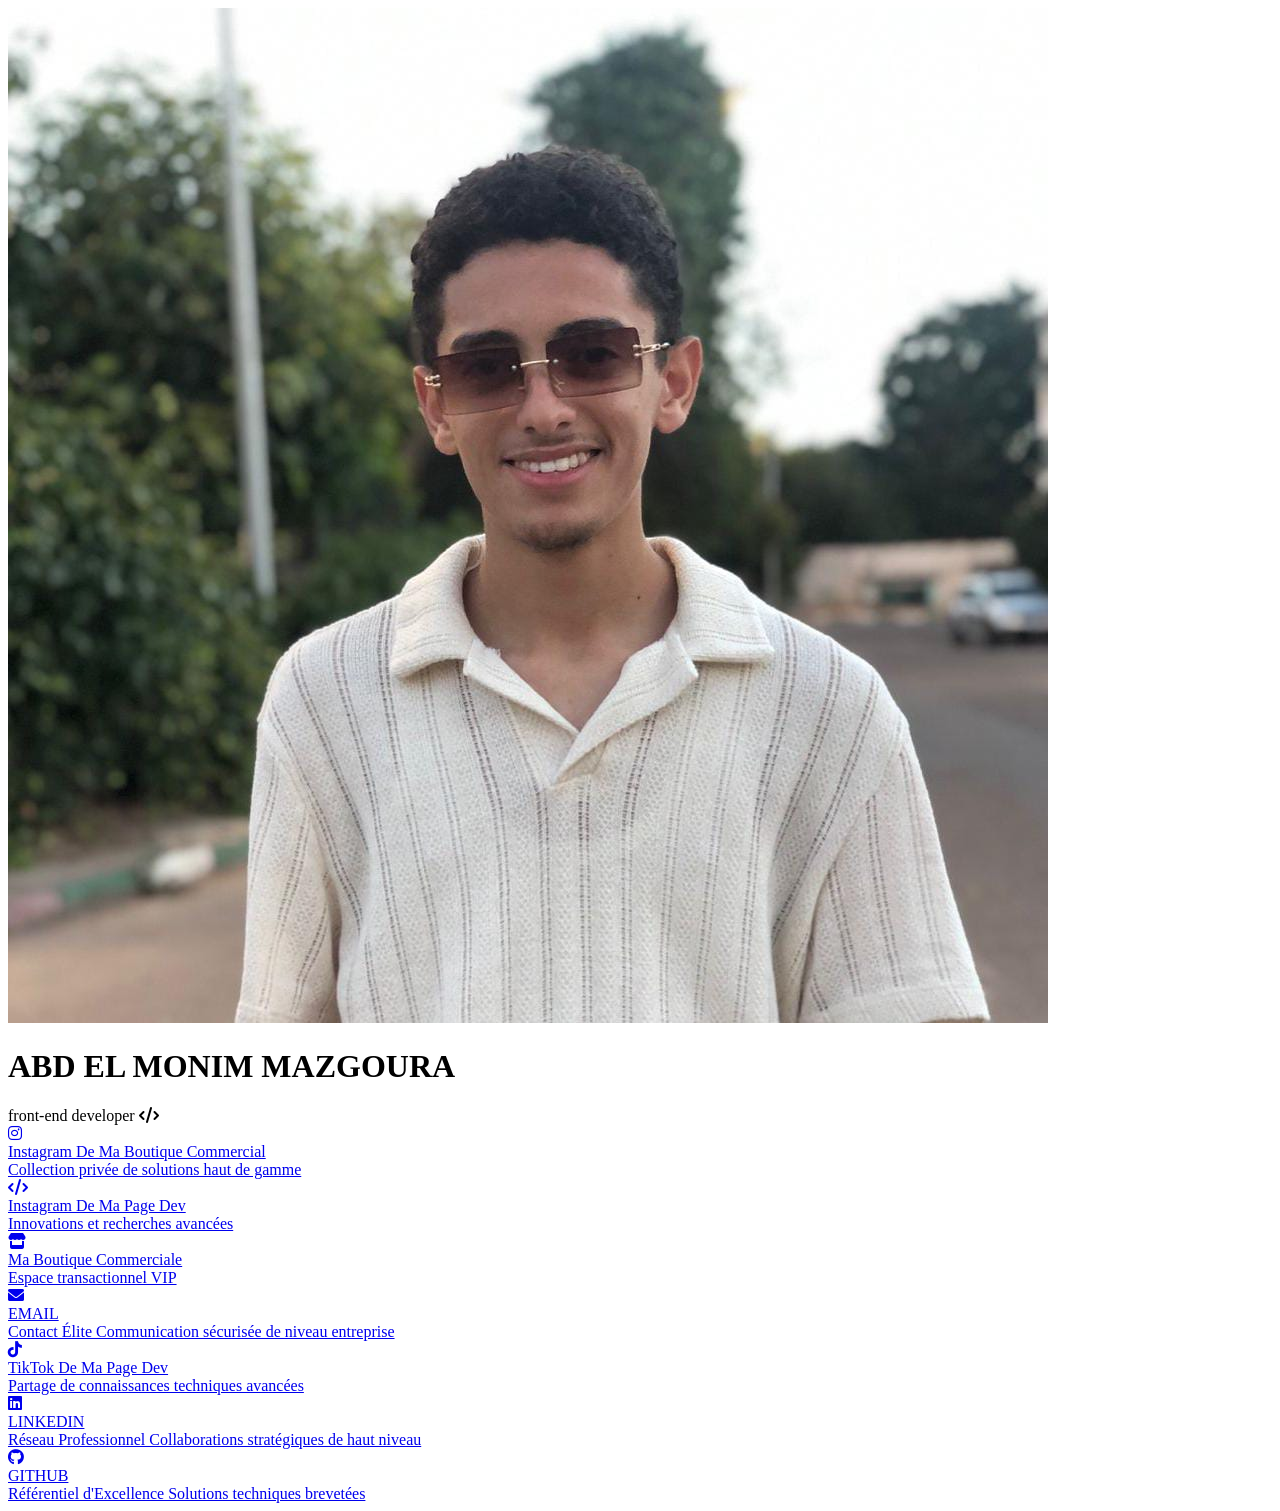
==== index.html @ e28fe5e8 "Update index.html" ====
<!DOCTYPE html>
<html lang="fr">
<head>
  <meta charset="UTF-8">
  <meta name="viewport" content="width=device-width, initial-scale=1.0">
  <title>Mazgoura | Solutions Digitales d'Exception</title>
  <link rel="stylesheet" href="https://cdnjs.cloudflare.com/ajax/libs/font-awesome/6.0.0-beta3/css/all.min.css">
  <link rel="stylesheet" href="https://fonts.googleapis.com/css2?family=DynaPuff:wght@300;400;500&display=swap">
  <link rel="stylesheet" href="style1.CSS">
</head>
<body>
  <div class="profil-container">
    <img src="minee.jpg" alt="Portrait Professionnel" class="photo-profil">
    <h1>ABD EL MONIM MAZGOURA</h1>
    <div class="titre-metier">front-end developer <i class="fas fa-code"></i></div>
  </div>

  <div class="grid-liens">
    <a href="https://www.instagram.com/mystore_2_" class="lien-premium" target="_blank" rel="noopener">
      <i class="icone fab fa-instagram"></i>
      <div class="texte-lien">
        <div class="titre-lien">Instagram De Ma Boutique Commercial</div>
        <div class="description-lien">Collection privée de solutions haut de gamme</div>
      </div>
    </a>

    <a href="https://www.instagram.com/techmo_x/" class="lien-premium" target="_blank" rel="noopener">
      <i class="icone fas fa-code"></i>
      <div class="texte-lien">
        <div class="titre-lien">Instagram De Ma Page Dev</div>
        <div class="description-lien">Innovations et recherches avancées</div>
      </div>
    </a>

    <a href="https://savage01.youcan.store/" class="lien-premium" target="_blank" rel="noopener">
      <i class="icone fas fa-store"></i>
      <div class="texte-lien">
        <div class="titre-lien">Ma Boutique Commerciale</div>
        <div class="description-lien">Espace transactionnel VIP</div>
      </div>
    </a>

    <a href="mailto:mazgouraabdalmounim@gmail.com" class="lien-premium" target="_blank" rel="noopener">
      <i class="icone fas fa-envelope"></i>
      <div class="texte-lien">
        <div class="titre-lien">EMAIL</div>
        <div class="description-lien">Contact Élite Communication sécurisée de niveau entreprise</div>
      </div>
    </a>

    <a href="https://www.tiktok.com/@techmo_x" class="lien-premium" target="_blank" rel="noopener">
      <i class="icone fab fa-tiktok"></i>
      <div class="texte-lien">
        <div class="titre-lien">TikTok De Ma Page Dev</div>
        <div class="description-lien">Partage de connaissances techniques avancées</div>
      </div>
    </a>

    <a href="https://www.linkedin.com/in/abd-el-monim-mazgoura-webfullstack/" class="lien-premium" target="_blank" rel="noopener">
      <i class="icone fab fa-linkedin"></i>
      <div class="texte-lien">
        <div class="titre-lien">LINKEDIN</div>
        <div class="description-lien">Réseau Professionnel Collaborations stratégiques de haut niveau</div>
      </div>
    </a>

    <a href="GITHUB.html" class="lien-premium">
      <i class="icone fab fa-github"></i>
      <div class="texte-lien">
        <div class="titre-lien">GITHUB</div>
        <div class="description-lien">Référentiel d'Excellence Solutions techniques brevetées</div>
      </div>
    </a>
  </div>
</body>
</html>
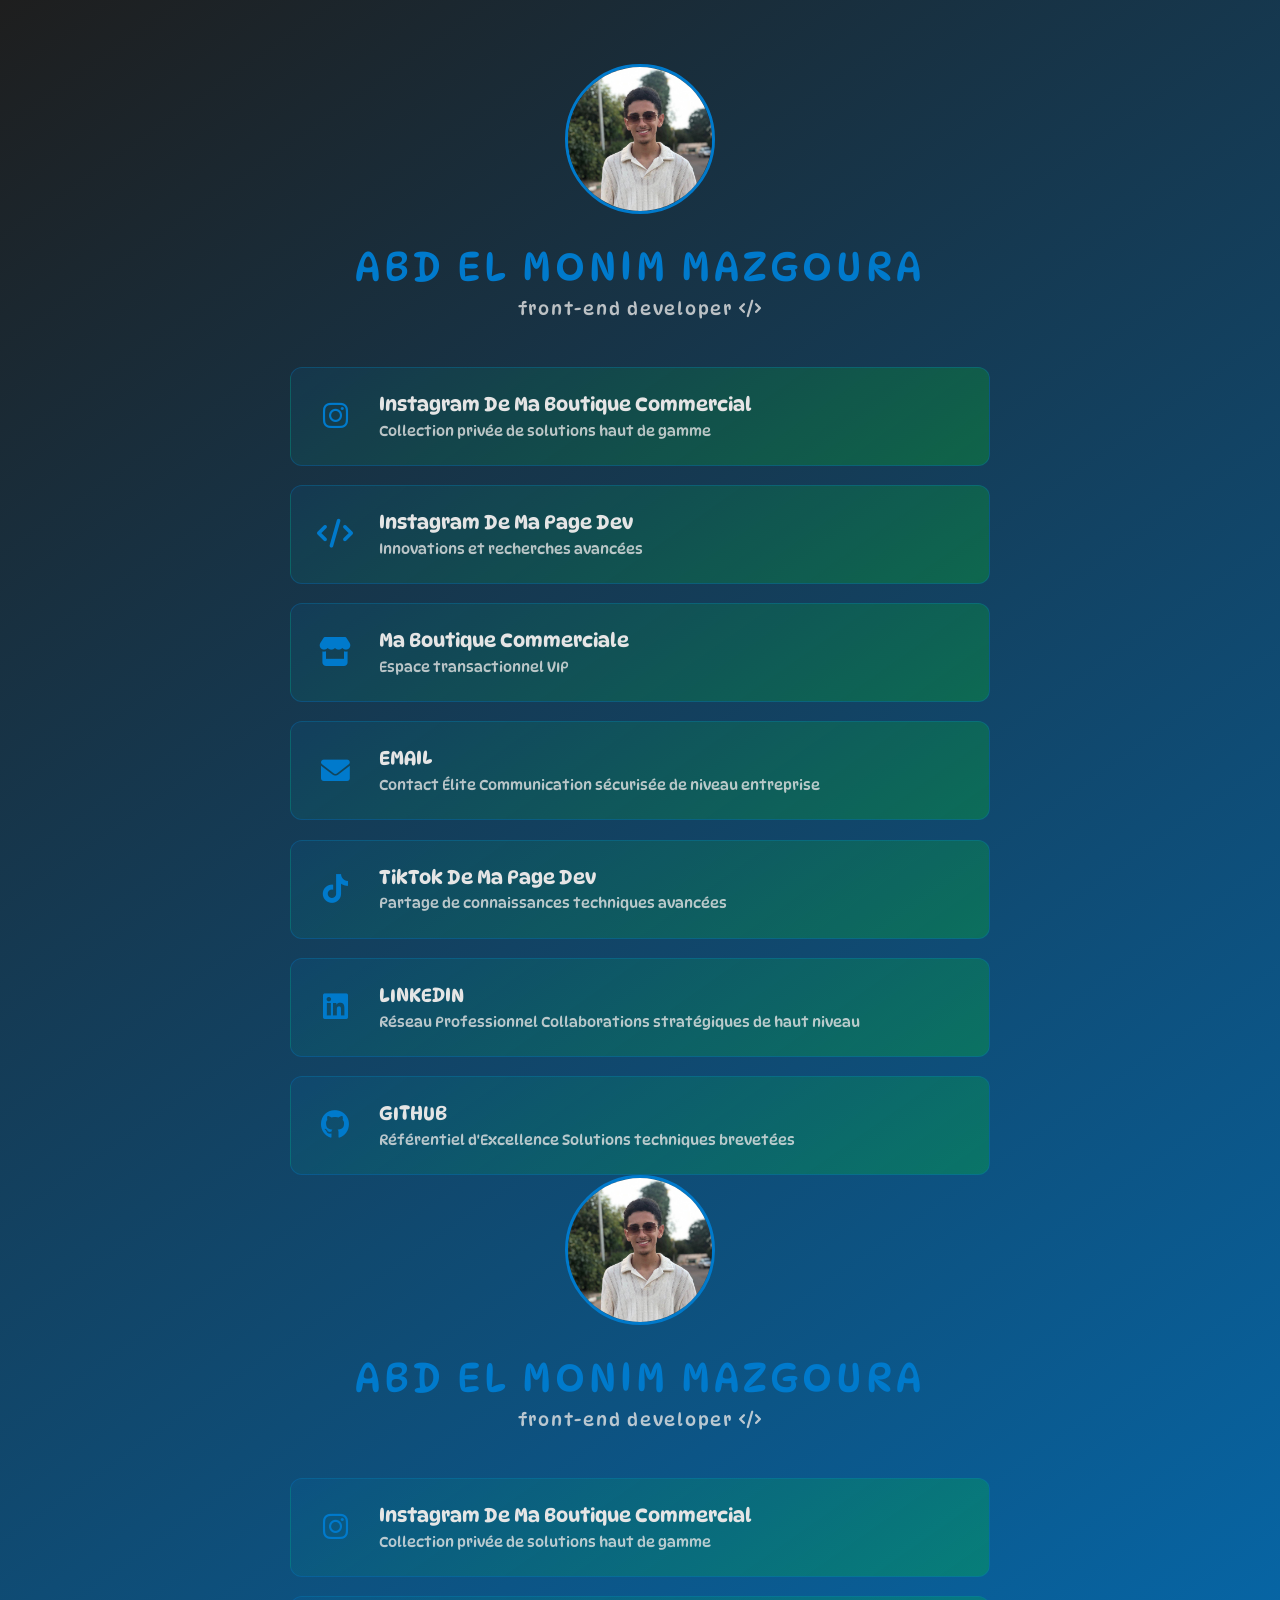
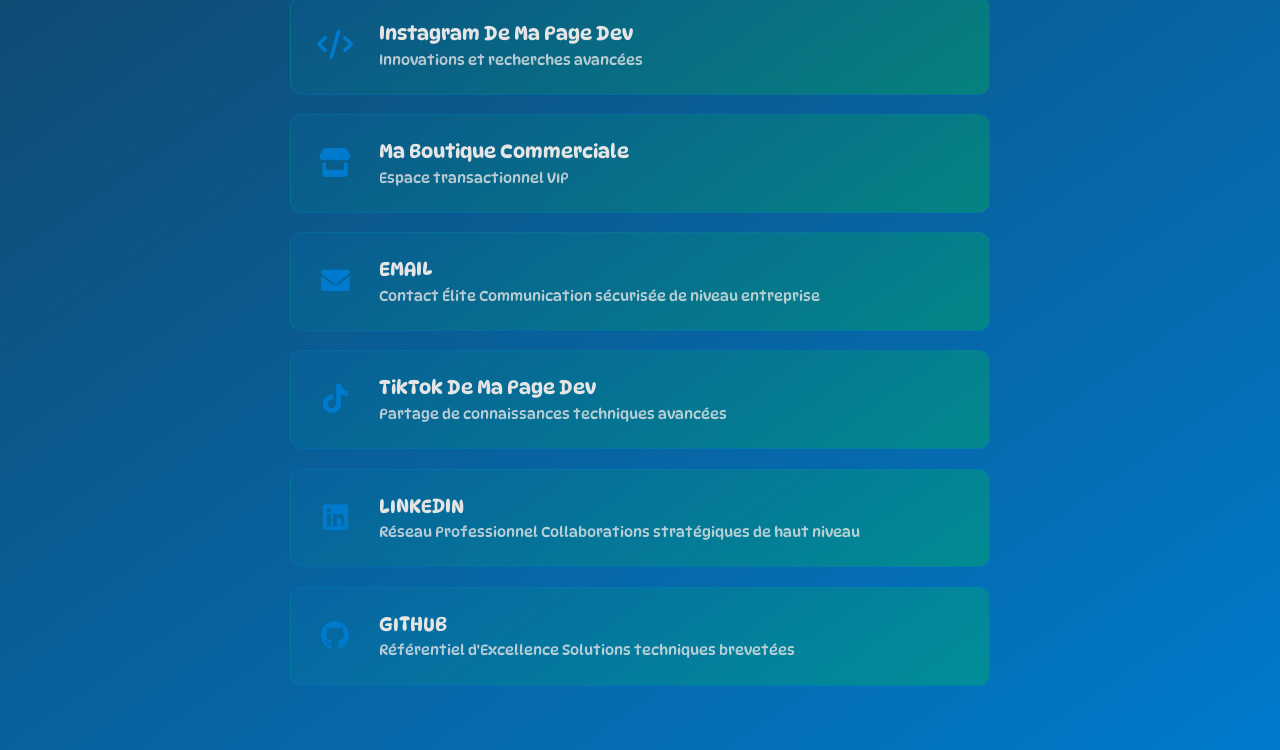
==== commit f4e42957: "Update index.html" ====
--- a/index.html
+++ b/index.html
@@ -3,7 +3,12 @@
 <head>
   <meta charset="UTF-8">
   <meta name="viewport" content="width=device-width, initial-scale=1.0">
-  <title>Mazgoura | Solutions Digitales d'Exception</title>
+<!DOCTYPE html>
+<html lang="fr">
+<head>
+  <meta charset="UTF-8">
+  <meta name="viewport" content="width=device-width, initial-scale=1.0">
+  <title>Mazgoura | Développeur Front-End</title>
   <link rel="stylesheet" href="https://cdnjs.cloudflare.com/ajax/libs/font-awesome/6.0.0-beta3/css/all.min.css">
   <link rel="stylesheet" href="https://fonts.googleapis.com/css2?family=DynaPuff:wght@300;400;500&display=swap">
   <link rel="stylesheet" href="style1.CSS">
@@ -73,4 +78,73 @@
     </a>
   </div>
 </body>
+</html>  <link rel="stylesheet" href="https://cdnjs.cloudflare.com/ajax/libs/font-awesome/6.0.0-beta3/css/all.min.css">
+  <link rel="stylesheet" href="https://fonts.googleapis.com/css2?family=DynaPuff:wght@300;400;500&display=swap">
+  <link rel="stylesheet" href="style1.CSS">
+</head>
+<body>
+  <div class="profil-container">
+    <img src="minee.jpg" alt="Portrait Professionnel" class="photo-profil">
+    <h1>ABD EL MONIM MAZGOURA</h1>
+    <div class="titre-metier">front-end developer <i class="fas fa-code"></i></div>
+  </div>
+
+  <div class="grid-liens">
+    <a href="https://www.instagram.com/mystore_2_" class="lien-premium" target="_blank" rel="noopener">
+      <i class="icone fab fa-instagram"></i>
+      <div class="texte-lien">
+        <div class="titre-lien">Instagram De Ma Boutique Commercial</div>
+        <div class="description-lien">Collection privée de solutions haut de gamme</div>
+      </div>
+    </a>
+
+    <a href="https://www.instagram.com/techmo_x/" class="lien-premium" target="_blank" rel="noopener">
+      <i class="icone fas fa-code"></i>
+      <div class="texte-lien">
+        <div class="titre-lien">Instagram De Ma Page Dev</div>
+        <div class="description-lien">Innovations et recherches avancées</div>
+      </div>
+    </a>
+
+    <a href="https://savage01.youcan.store/" class="lien-premium" target="_blank" rel="noopener">
+      <i class="icone fas fa-store"></i>
+      <div class="texte-lien">
+        <div class="titre-lien">Ma Boutique Commerciale</div>
+        <div class="description-lien">Espace transactionnel VIP</div>
+      </div>
+    </a>
+
+    <a href="mailto:mazgouraabdalmounim@gmail.com" class="lien-premium" target="_blank" rel="noopener">
+      <i class="icone fas fa-envelope"></i>
+      <div class="texte-lien">
+        <div class="titre-lien">EMAIL</div>
+        <div class="description-lien">Contact Élite Communication sécurisée de niveau entreprise</div>
+      </div>
+    </a>
+
+    <a href="https://www.tiktok.com/@techmo_x" class="lien-premium" target="_blank" rel="noopener">
+      <i class="icone fab fa-tiktok"></i>
+      <div class="texte-lien">
+        <div class="titre-lien">TikTok De Ma Page Dev</div>
+        <div class="description-lien">Partage de connaissances techniques avancées</div>
+      </div>
+    </a>
+
+    <a href="https://www.linkedin.com/in/abd-el-monim-mazgoura-webfullstack/" class="lien-premium" target="_blank" rel="noopener">
+      <i class="icone fab fa-linkedin"></i>
+      <div class="texte-lien">
+        <div class="titre-lien">LINKEDIN</div>
+        <div class="description-lien">Réseau Professionnel Collaborations stratégiques de haut niveau</div>
+      </div>
+    </a>
+
+    <a href="GITHUB.html" class="lien-premium">
+      <i class="icone fab fa-github"></i>
+      <div class="texte-lien">
+        <div class="titre-lien">GITHUB</div>
+        <div class="description-lien">Référentiel d'Excellence Solutions techniques brevetées</div>
+      </div>
+    </a>
+  </div>
+</body>
 </html>
--- a/style1.CSS
+++ b/style1.CSS
@@ -0,0 +1,168 @@
+:root {
+  --noir-profondeur: #1e1e1e;
+  --bleu-tech: #007acc;
+  --vert-code: #00ff00;
+  --blanc-luxe: #e5e5e5;
+  --transition: all 0.4s cubic-bezier(0.23, 1, 0.32, 1);
+}
+
+* {
+  margin: 0;
+  padding: 0;
+  box-sizing: border-box;
+  font-family: "DynaPuff", sans-serif;
+}
+
+body {
+  background: linear-gradient(145deg, #1e1e1e, #007acc);
+  color: var(--blanc-luxe);
+  min-height: 100vh;
+  display: flex;
+  flex-direction: column;
+  align-items: center;
+  padding: 4rem 1rem;
+}
+
+.profil-container {
+  text-align: center;
+  margin-bottom: 3rem;
+  animation: fadeIn 2s ease-in-out;
+}
+
+.photo-profil {
+  width: 150px;
+  height: 150px;
+  border-radius: 50%;
+  border: 3px solid var(--bleu-tech);
+  margin-bottom: 1.5rem;
+  transition: transform 0.4s ease;
+  animation: bounceIn 2s ease-in-out;
+}
+
+.photo-profil:hover {
+  transform: scale(1.05);
+}
+
+h1 {
+  font-size: 2.5rem;
+  font-weight: 300;
+  letter-spacing: 0.1em;
+  margin-bottom: 0.5rem;
+  color: var(--bleu-tech);
+}
+
+.titre-metier {
+  font-size: 1.1rem;
+  color: var(--blanc-luxe);
+  opacity: 0.8;
+  letter-spacing: 0.1em;
+}
+
+.grid-liens {
+  display: grid;
+  gap: 1.2rem;
+  max-width: 700px;
+  width: 100%;
+}
+
+.lien-premium {
+  background: linear-gradient(
+    145deg,
+    rgba(0, 122, 204, 0.1),
+    rgba(0, 255, 0, 0.2)
+  );
+  padding: 1.5rem;
+  border-radius: 12px;
+  text-decoration: none;
+  display: flex;
+  align-items: center;
+  gap: 1.5rem;
+  transition: var(--transition);
+  border: 1px solid rgba(0, 122, 204, 0.3);
+  animation: slideIn 1s ease-in-out;
+}
+
+.lien-premium:hover {
+  transform: translateY(-3px);
+  background: linear-gradient(
+    145deg,
+    rgba(0, 122, 204, 0.15),
+    rgba(0, 255, 0, 0.25)
+  );
+  box-shadow: 0 10px 30px rgba(0, 0, 0, 0.3);
+}
+
+.icone {
+  font-size: 1.8rem;
+  color: var(--bleu-tech);
+  min-width: 40px;
+  text-align: center;
+}
+
+.texte-lien {
+  text-align: left;
+}
+
+.titre-lien {
+  font-size: 1.2rem;
+  font-weight: 500;
+  color: var(--blanc-luxe);
+  margin-bottom: 0.3rem;
+}
+
+.description-lien {
+  font-size: 0.9rem;
+  color: rgba(229, 229, 229, 0.8);
+  line-height: 1.4;
+}
+
+@media (max-width: 768px) {
+  h1 {
+    font-size: 2rem;
+  }
+  .photo-profil {
+    width: 120px;
+    height: 120px;
+  }
+  .lien-premium {
+    padding: 1.2rem;
+  }
+}
+
+@keyframes fadeIn {
+  from {
+    opacity: 0;
+    will-change: opacity;
+  }
+  to {
+    opacity: 1;
+    will-change: opacity;
+  }
+}
+
+@keyframes bounceIn {
+  0%,
+  20%,
+  40%,
+  60%,
+  80%,
+  100% {
+    transform: translateY(0);
+    will-change: transform;
+  }
+  50% {
+    transform: translateY(-10px);
+    will-change: transform;
+  }
+}
+
+@keyframes slideIn {
+  from {
+    transform: translateX(-100%);
+    will-change: transform;
+  }
+  to {
+    transform: translateX(0);
+    will-change: transform;
+  }
+}
--- a/style1.CSS
+++ b/style1.CSS
@@ -0,0 +1,168 @@
+:root {
+  --noir-profondeur: #1e1e1e;
+  --bleu-tech: #007acc;
+  --vert-code: #00ff00;
+  --blanc-luxe: #e5e5e5;
+  --transition: all 0.4s cubic-bezier(0.23, 1, 0.32, 1);
+}
+
+* {
+  margin: 0;
+  padding: 0;
+  box-sizing: border-box;
+  font-family: "DynaPuff", sans-serif;
+}
+
+body {
+  background: linear-gradient(145deg, #1e1e1e, #007acc);
+  color: var(--blanc-luxe);
+  min-height: 100vh;
+  display: flex;
+  flex-direction: column;
+  align-items: center;
+  padding: 4rem 1rem;
+}
+
+.profil-container {
+  text-align: center;
+  margin-bottom: 3rem;
+  animation: fadeIn 2s ease-in-out;
+}
+
+.photo-profil {
+  width: 150px;
+  height: 150px;
+  border-radius: 50%;
+  border: 3px solid var(--bleu-tech);
+  margin-bottom: 1.5rem;
+  transition: transform 0.4s ease;
+  animation: bounceIn 2s ease-in-out;
+}
+
+.photo-profil:hover {
+  transform: scale(1.05);
+}
+
+h1 {
+  font-size: 2.5rem;
+  font-weight: 300;
+  letter-spacing: 0.1em;
+  margin-bottom: 0.5rem;
+  color: var(--bleu-tech);
+}
+
+.titre-metier {
+  font-size: 1.1rem;
+  color: var(--blanc-luxe);
+  opacity: 0.8;
+  letter-spacing: 0.1em;
+}
+
+.grid-liens {
+  display: grid;
+  gap: 1.2rem;
+  max-width: 700px;
+  width: 100%;
+}
+
+.lien-premium {
+  background: linear-gradient(
+    145deg,
+    rgba(0, 122, 204, 0.1),
+    rgba(0, 255, 0, 0.2)
+  );
+  padding: 1.5rem;
+  border-radius: 12px;
+  text-decoration: none;
+  display: flex;
+  align-items: center;
+  gap: 1.5rem;
+  transition: var(--transition);
+  border: 1px solid rgba(0, 122, 204, 0.3);
+  animation: slideIn 1s ease-in-out;
+}
+
+.lien-premium:hover {
+  transform: translateY(-3px);
+  background: linear-gradient(
+    145deg,
+    rgba(0, 122, 204, 0.15),
+    rgba(0, 255, 0, 0.25)
+  );
+  box-shadow: 0 10px 30px rgba(0, 0, 0, 0.3);
+}
+
+.icone {
+  font-size: 1.8rem;
+  color: var(--bleu-tech);
+  min-width: 40px;
+  text-align: center;
+}
+
+.texte-lien {
+  text-align: left;
+}
+
+.titre-lien {
+  font-size: 1.2rem;
+  font-weight: 500;
+  color: var(--blanc-luxe);
+  margin-bottom: 0.3rem;
+}
+
+.description-lien {
+  font-size: 0.9rem;
+  color: rgba(229, 229, 229, 0.8);
+  line-height: 1.4;
+}
+
+@media (max-width: 768px) {
+  h1 {
+    font-size: 2rem;
+  }
+  .photo-profil {
+    width: 120px;
+    height: 120px;
+  }
+  .lien-premium {
+    padding: 1.2rem;
+  }
+}
+
+@keyframes fadeIn {
+  from {
+    opacity: 0;
+    will-change: opacity;
+  }
+  to {
+    opacity: 1;
+    will-change: opacity;
+  }
+}
+
+@keyframes bounceIn {
+  0%,
+  20%,
+  40%,
+  60%,
+  80%,
+  100% {
+    transform: translateY(0);
+    will-change: transform;
+  }
+  50% {
+    transform: translateY(-10px);
+    will-change: transform;
+  }
+}
+
+@keyframes slideIn {
+  from {
+    transform: translateX(-100%);
+    will-change: transform;
+  }
+  to {
+    transform: translateX(0);
+    will-change: transform;
+  }
+}
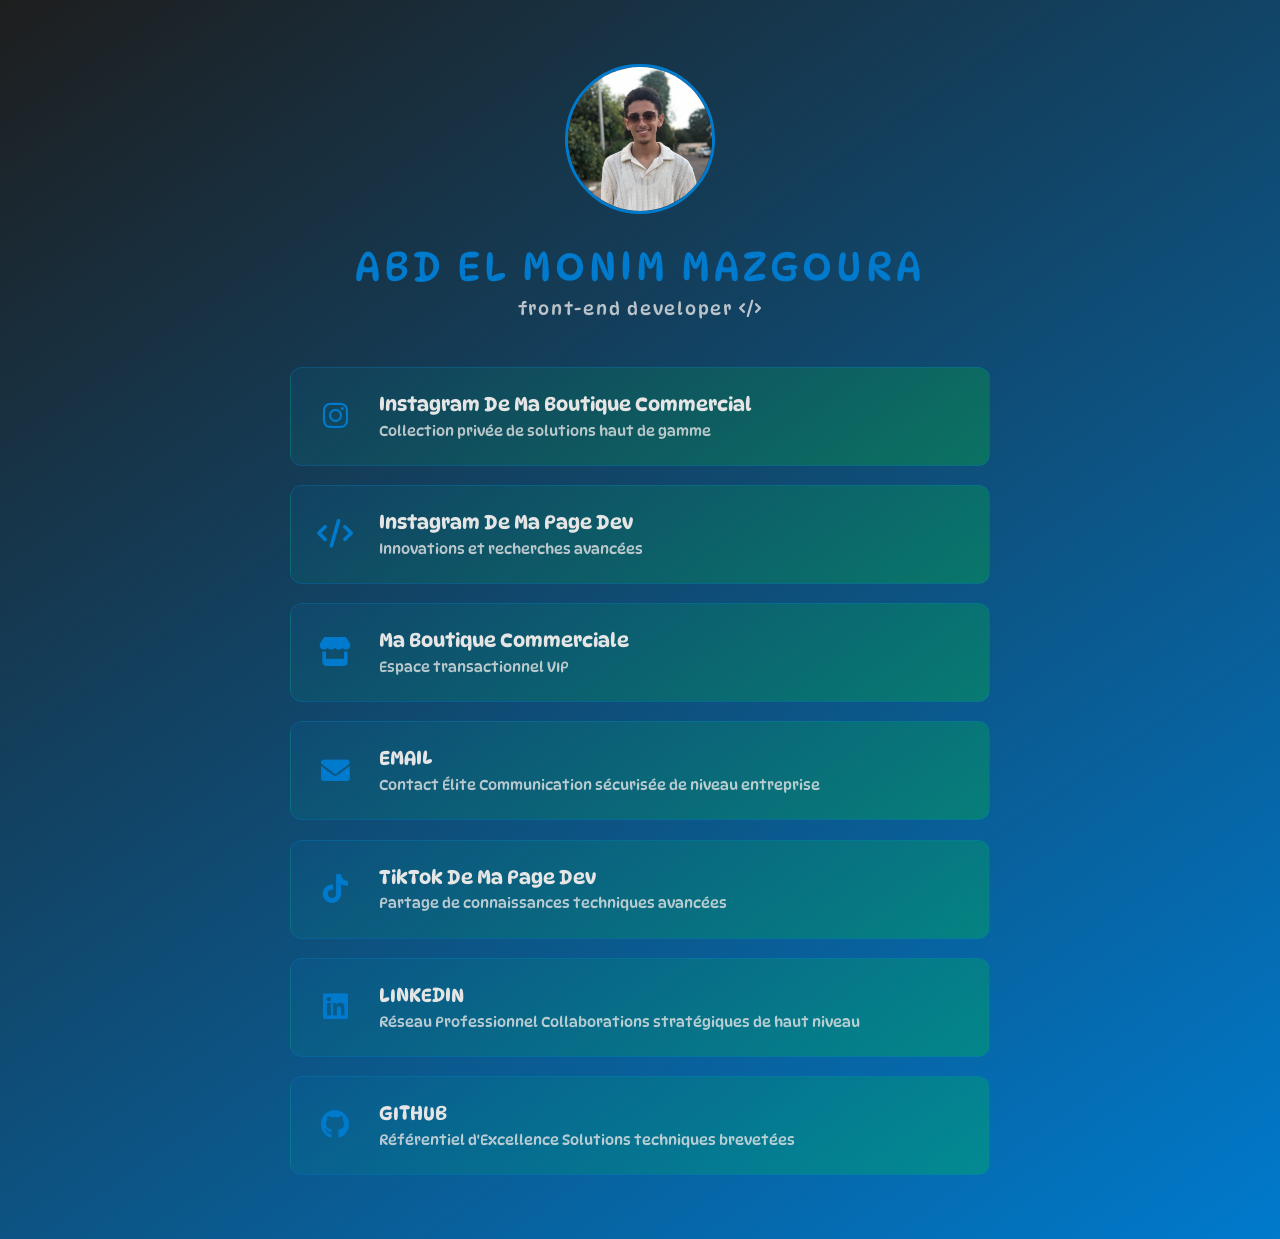
==== commit 244c7678: "Update index.html" ====
--- a/index.html
+++ b/index.html
@@ -78,73 +78,6 @@
     </a>
   </div>
 </body>
-</html>  <link rel="stylesheet" href="https://cdnjs.cloudflare.com/ajax/libs/font-awesome/6.0.0-beta3/css/all.min.css">
-  <link rel="stylesheet" href="https://fonts.googleapis.com/css2?family=DynaPuff:wght@300;400;500&display=swap">
-  <link rel="stylesheet" href="style1.CSS">
-</head>
-<body>
-  <div class="profil-container">
-    <img src="minee.jpg" alt="Portrait Professionnel" class="photo-profil">
-    <h1>ABD EL MONIM MAZGOURA</h1>
-    <div class="titre-metier">front-end developer <i class="fas fa-code"></i></div>
-  </div>
+</html>
 
-  <div class="grid-liens">
-    <a href="https://www.instagram.com/mystore_2_" class="lien-premium" target="_blank" rel="noopener">
-      <i class="icone fab fa-instagram"></i>
-      <div class="texte-lien">
-        <div class="titre-lien">Instagram De Ma Boutique Commercial</div>
-        <div class="description-lien">Collection privée de solutions haut de gamme</div>
-      </div>
-    </a>
-
-    <a href="https://www.instagram.com/techmo_x/" class="lien-premium" target="_blank" rel="noopener">
-      <i class="icone fas fa-code"></i>
-      <div class="texte-lien">
-        <div class="titre-lien">Instagram De Ma Page Dev</div>
-        <div class="description-lien">Innovations et recherches avancées</div>
-      </div>
-    </a>
-
-    <a href="https://savage01.youcan.store/" class="lien-premium" target="_blank" rel="noopener">
-      <i class="icone fas fa-store"></i>
-      <div class="texte-lien">
-        <div class="titre-lien">Ma Boutique Commerciale</div>
-        <div class="description-lien">Espace transactionnel VIP</div>
-      </div>
-    </a>
-
-    <a href="mailto:mazgouraabdalmounim@gmail.com" class="lien-premium" target="_blank" rel="noopener">
-      <i class="icone fas fa-envelope"></i>
-      <div class="texte-lien">
-        <div class="titre-lien">EMAIL</div>
-        <div class="description-lien">Contact Élite Communication sécurisée de niveau entreprise</div>
-      </div>
-    </a>
-
-    <a href="https://www.tiktok.com/@techmo_x" class="lien-premium" target="_blank" rel="noopener">
-      <i class="icone fab fa-tiktok"></i>
-      <div class="texte-lien">
-        <div class="titre-lien">TikTok De Ma Page Dev</div>
-        <div class="description-lien">Partage de connaissances techniques avancées</div>
-      </div>
-    </a>
-
-    <a href="https://www.linkedin.com/in/abd-el-monim-mazgoura-webfullstack/" class="lien-premium" target="_blank" rel="noopener">
-      <i class="icone fab fa-linkedin"></i>
-      <div class="texte-lien">
-        <div class="titre-lien">LINKEDIN</div>
-        <div class="description-lien">Réseau Professionnel Collaborations stratégiques de haut niveau</div>
-      </div>
-    </a>
-
-    <a href="GITHUB.html" class="lien-premium">
-      <i class="icone fab fa-github"></i>
-      <div class="texte-lien">
-        <div class="titre-lien">GITHUB</div>
-        <div class="description-lien">Référentiel d'Excellence Solutions techniques brevetées</div>
-      </div>
-    </a>
-  </div>
-</body>
-</html>
+   
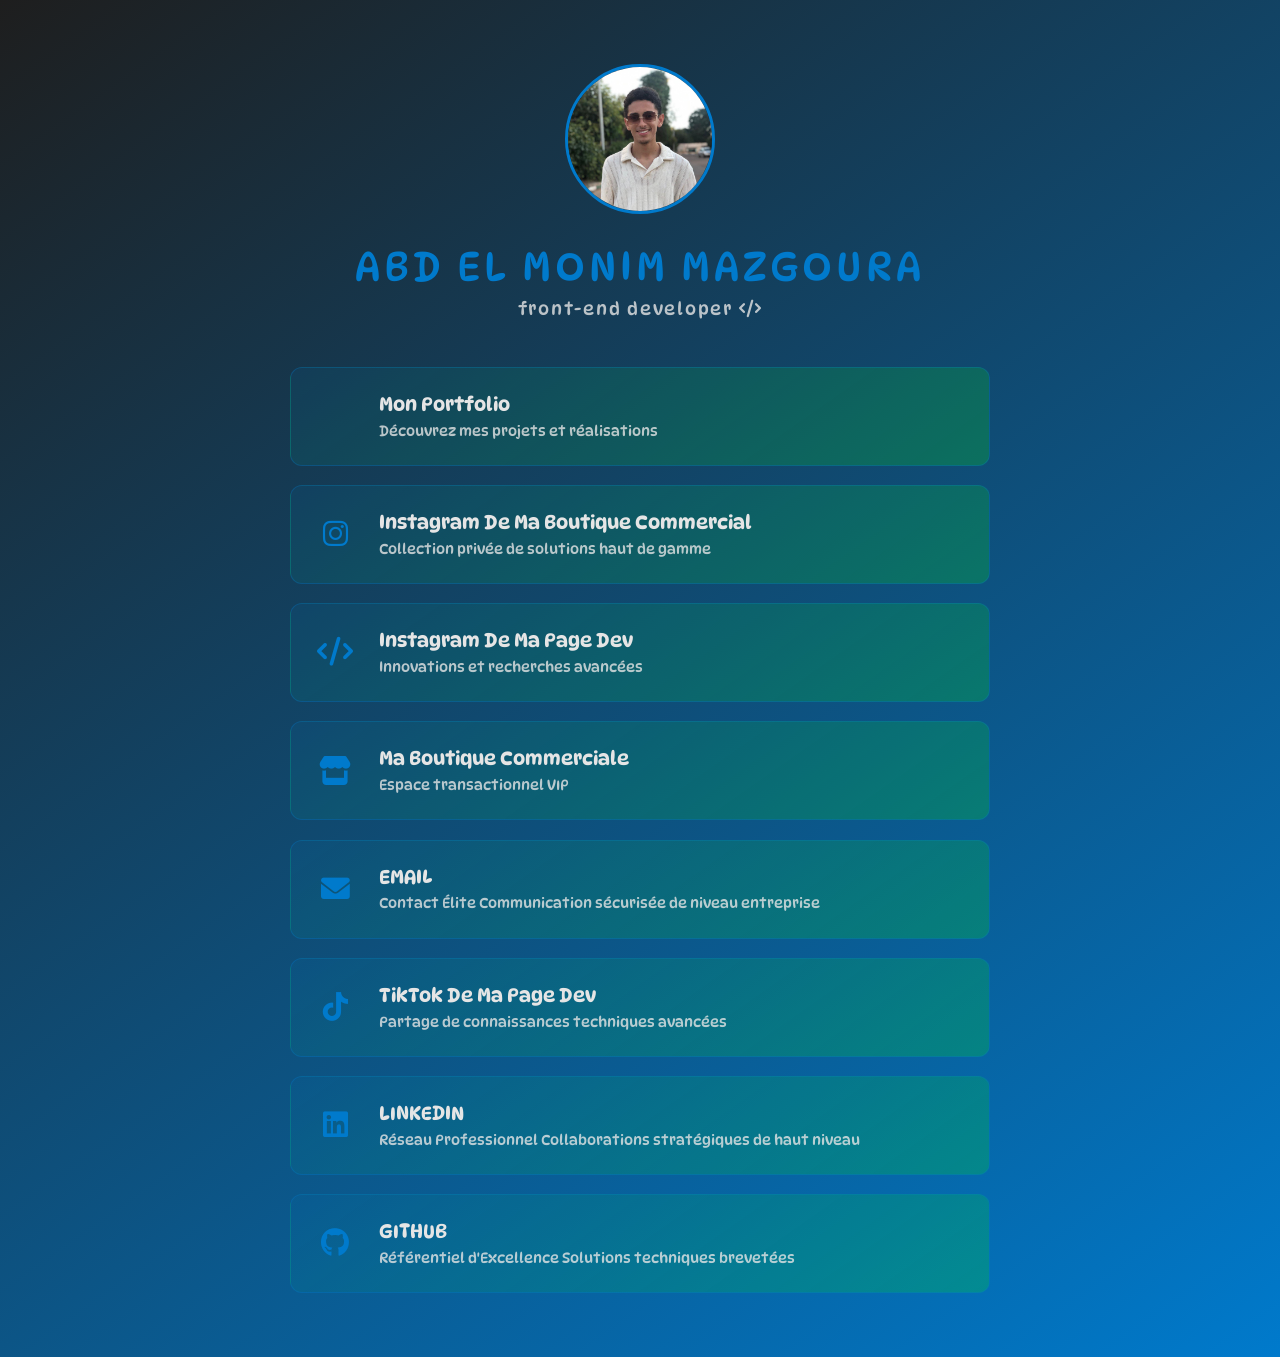
==== commit 9e5c6e70: "Update index.html" ====
--- a/index.html
+++ b/index.html
@@ -21,13 +21,23 @@
   </div>
 
   <div class="grid-liens">
-    <a href="https://www.instagram.com/mystore_2_" class="lien-premium" target="_blank" rel="noopener">
+   <a href="https://abdelmonim-portfolio.vercel.app/" class="lien-premium" target="_blank" rel="noopener">
+      <i class="icone fas fa-portfolio"></i> 
+      <div class="texte-lien">
+        <div class="titre-lien">Mon Portfolio</div>
+        <div class="description-lien">Découvrez mes projets et réalisations</div> 
+      </div>
+</a>
+
+     <a href="https://www.instagram.com/mystore_2_" class="lien-premium" target="_blank" rel="noopener">
       <i class="icone fab fa-instagram"></i>
       <div class="texte-lien">
         <div class="titre-lien">Instagram De Ma Boutique Commercial</div>
         <div class="description-lien">Collection privée de solutions haut de gamme</div>
       </div>
     </a>
+
+    
 
     <a href="https://www.instagram.com/techmo_x/" class="lien-premium" target="_blank" rel="noopener">
       <i class="icone fas fa-code"></i>
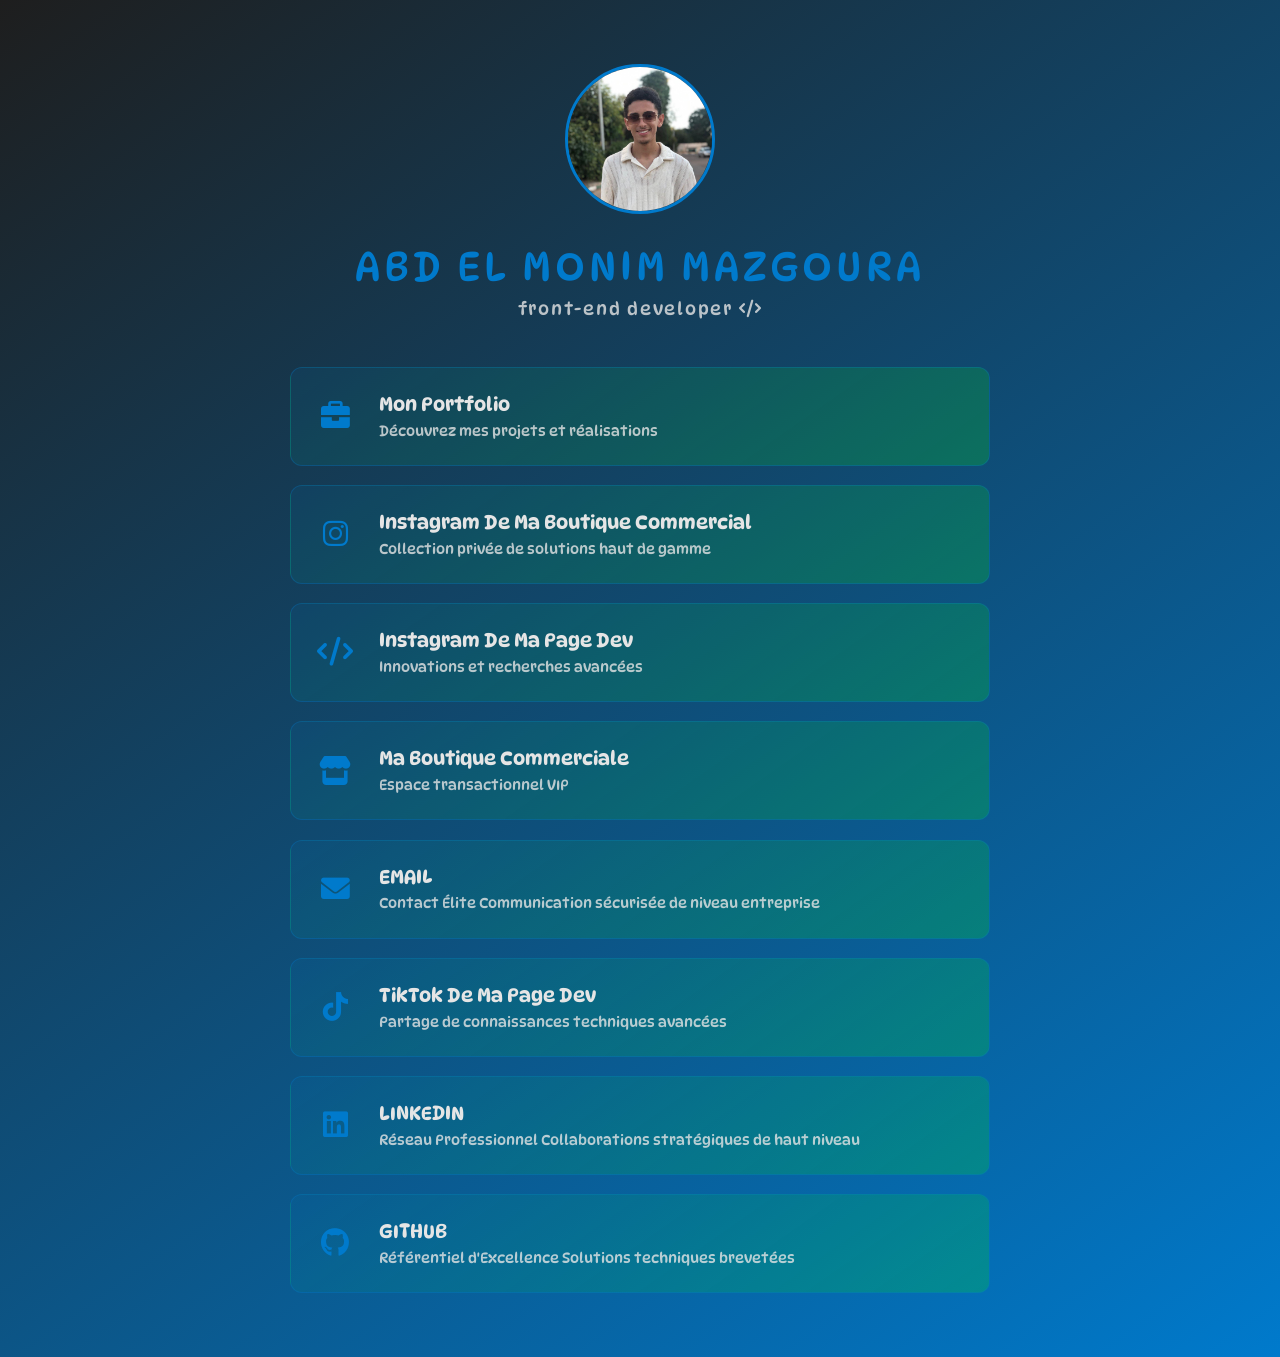
==== commit 4994f596: "Update index.html" ====
--- a/index.html
+++ b/index.html
@@ -21,11 +21,11 @@
   </div>
 
   <div class="grid-liens">
-   <a href="https://abdelmonim-portfolio.vercel.app/" class="lien-premium" target="_blank" rel="noopener">
-      <i class="icone fas fa-portfolio"></i> 
+  <a href="https://abdelmonim-portfolio.vercel.app/" class="lien-premium" target="_blank" rel="noopener">
+      <i class="icone fas fa-briefcase"></i> <!-- Utilisation d'une icône "briefcase" pour représenter un portfolio -->
       <div class="texte-lien">
         <div class="titre-lien">Mon Portfolio</div>
-        <div class="description-lien">Découvrez mes projets et réalisations</div> 
+        <div class="description-lien">Découvrez mes projets et réalisations</div>
       </div>
 </a>
 
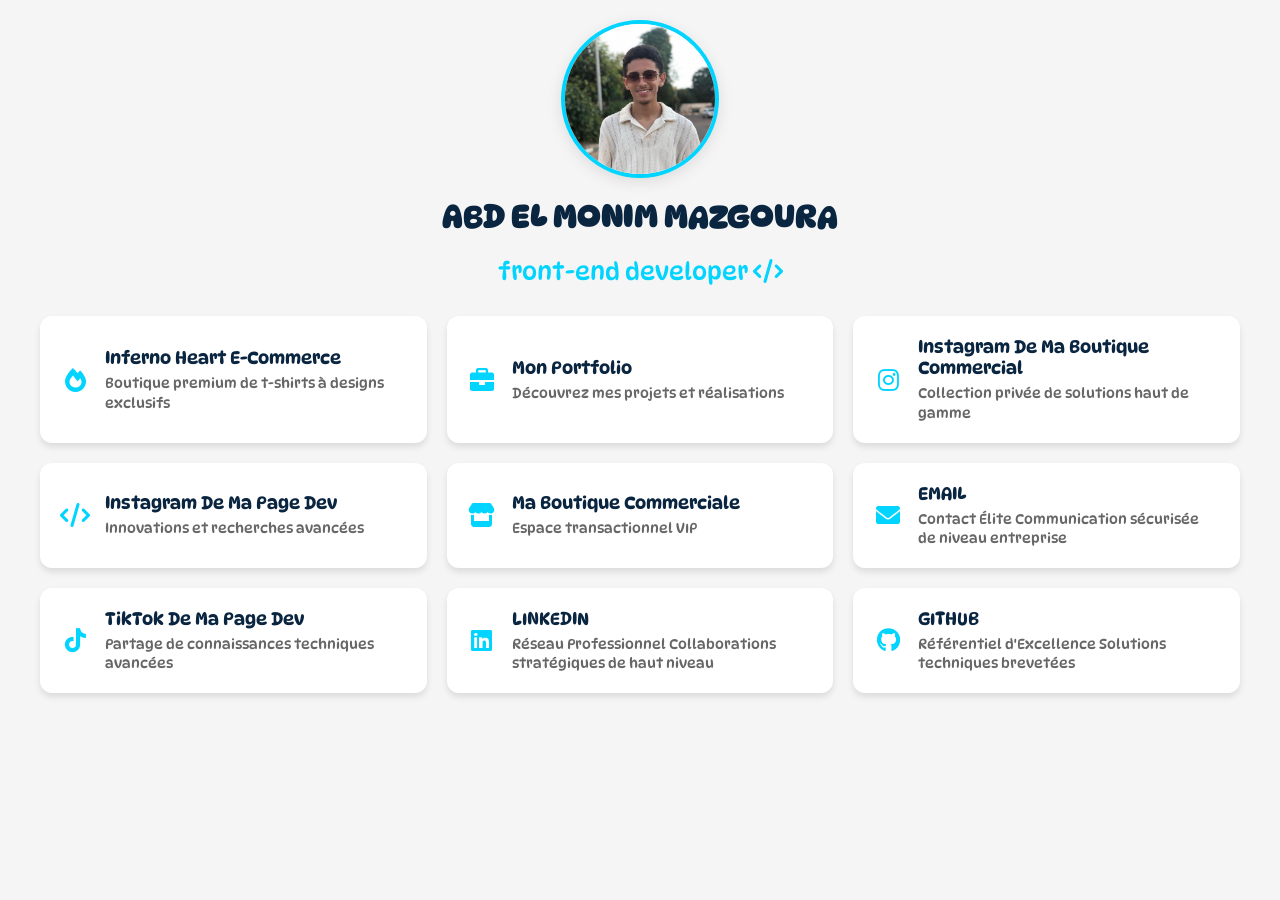
==== commit b77bcc9b: "Add files via upload" ====
--- a/index.html
+++ b/index.html
@@ -1,8 +1,3 @@
-<!DOCTYPE html>
-<html lang="fr">
-<head>
-  <meta charset="UTF-8">
-  <meta name="viewport" content="width=device-width, initial-scale=1.0">
 <!DOCTYPE html>
 <html lang="fr">
 <head>
@@ -11,7 +6,106 @@
   <title>Mazgoura | Développeur Front-End</title>
   <link rel="stylesheet" href="https://cdnjs.cloudflare.com/ajax/libs/font-awesome/6.0.0-beta3/css/all.min.css">
   <link rel="stylesheet" href="https://fonts.googleapis.com/css2?family=DynaPuff:wght@300;400;500&display=swap">
-  <link rel="stylesheet" href="style1.CSS">
+  <style>
+    /* Styles de base */
+    body {
+      font-family: 'DynaPuff', sans-serif;
+      background-color: #f5f5f5;
+      margin: 0;
+      padding: 20px;
+      color: #333;
+    }
+    
+    .profil-container {
+      text-align: center;
+      margin-bottom: 30px;
+    }
+    
+    .photo-profil {
+      width: 150px;
+      height: 150px;
+      border-radius: 50%;
+      object-fit: cover;
+      border: 4px solid #00d4ff;
+      box-shadow: 0 4px 15px rgba(0, 0, 0, 0.1);
+      transition: transform 0.3s;
+    }
+    
+    .photo-profil:hover {
+      transform: scale(1.05);
+    }
+    
+    h1 {
+      color: #0a2540;
+      margin-top: 15px;
+      font-size: 2em;
+    }
+    
+    .titre-metier {
+      color: #00d4ff;
+      font-weight: 400;
+      font-size: 1.5em;
+      margin-bottom: 20px;
+    }
+    
+    /* Grid des liens */
+    .grid-liens {
+      display: grid;
+      grid-template-columns: repeat(auto-fill, minmax(300px, 1fr));
+      gap: 20px;
+      max-width: 1200px;
+      margin: 0 auto;
+    }
+    
+    .lien-premium {
+      background: white;
+      border-radius: 12px;
+      padding: 20px;
+      display: flex;
+      align-items: center;
+      text-decoration: none;
+      color: inherit;
+      box-shadow: 0 4px 6px rgba(0, 0, 0, 0.1);
+      transition: transform 0.3s, box-shadow 0.3s;
+    }
+    
+    .lien-premium:hover {
+      transform: translateY(-5px);
+      box-shadow: 0 10px 20px rgba(0, 0, 0, 0.1);
+    }
+    
+    .icone {
+      font-size: 24px;
+      margin-right: 15px;
+      color: #00d4ff;
+      min-width: 30px;
+      text-align: center;
+    }
+    
+    .texte-lien {
+      flex: 1;
+    }
+    
+    .titre-lien {
+      font-weight: 500;
+      color: #0a2540;
+      margin-bottom: 5px;
+      font-size: 1.1em;
+    }
+    
+    .description-lien {
+      font-size: 14px;
+      color: #666;
+      line-height: 1.4;
+    }
+    
+    /* Responsive */
+    @media (max-width: 768px) {
+      .grid-liens {
+        grid-template-columns: 1fr;
+      }
+    }
+  </style>
 </head>
 <body>
   <div class="profil-container">
@@ -21,23 +115,30 @@
   </div>
 
   <div class="grid-liens">
-  <a href="https://abdelmonim-portfolio.vercel.app/" class="lien-premium" target="_blank" rel="noopener">
-      <i class="icone fas fa-briefcase"></i> <!-- Utilisation d'une icône "briefcase" pour représenter un portfolio -->
+    <!-- Nouveau projet ajouté ici -->
+    <a href="https://inferno-heart-ecommerce.vercel.app/" class="lien-premium" target="_blank" rel="noopener">
+      <i class="icone fas fa-fire"></i>
+      <div class="texte-lien">
+        <div class="titre-lien">Inferno Heart E-Commerce</div>
+        <div class="description-lien">Boutique premium de t-shirts à designs exclusifs</div>
+      </div>
+    </a>
+
+    <a href="https://abdelmonim-mazgoura-portfolio.vercel.app/" class="lien-premium" target="_blank" rel="noopener">
+      <i class="icone fas fa-briefcase"></i>
       <div class="texte-lien">
         <div class="titre-lien">Mon Portfolio</div>
         <div class="description-lien">Découvrez mes projets et réalisations</div>
       </div>
-</a>
+    </a>
 
-     <a href="https://www.instagram.com/mystore_2_" class="lien-premium" target="_blank" rel="noopener">
+    <a href="https://www.instagram.com/mystore_2_" class="lien-premium" target="_blank" rel="noopener">
       <i class="icone fab fa-instagram"></i>
       <div class="texte-lien">
         <div class="titre-lien">Instagram De Ma Boutique Commercial</div>
         <div class="description-lien">Collection privée de solutions haut de gamme</div>
       </div>
     </a>
-
-    
 
     <a href="https://www.instagram.com/techmo_x/" class="lien-premium" target="_blank" rel="noopener">
       <i class="icone fas fa-code"></i>
@@ -89,5 +190,3 @@
   </div>
 </body>
 </html>
-
-   
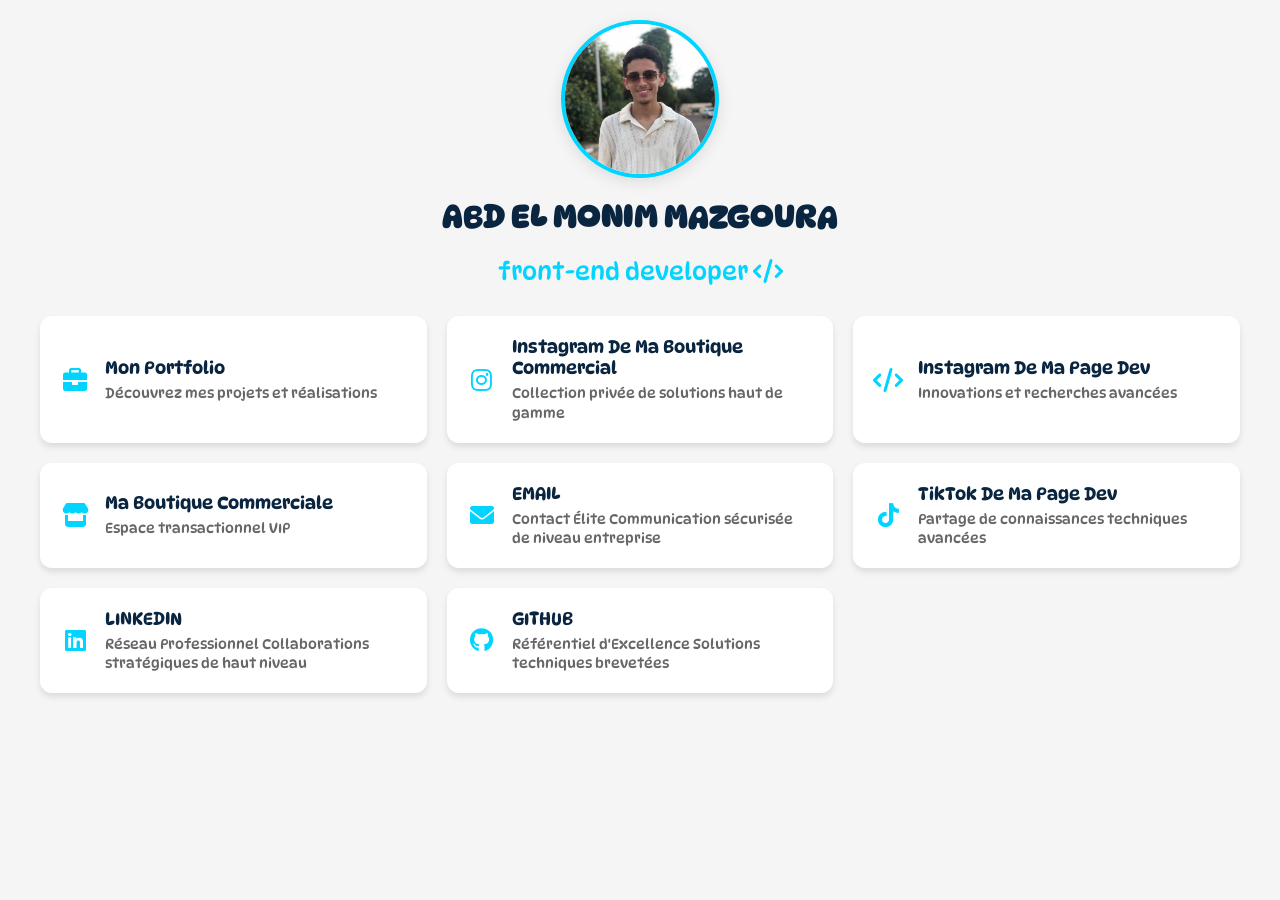
==== commit 328a8d79: "Update index.html" ====
--- a/index.html
+++ b/index.html
@@ -115,16 +115,9 @@
   </div>
 
   <div class="grid-liens">
-    <!-- Nouveau projet ajouté ici -->
-    <a href="https://inferno-heart-ecommerce.vercel.app/" class="lien-premium" target="_blank" rel="noopener">
-      <i class="icone fas fa-fire"></i>
-      <div class="texte-lien">
-        <div class="titre-lien">Inferno Heart E-Commerce</div>
-        <div class="description-lien">Boutique premium de t-shirts à designs exclusifs</div>
-      </div>
-    </a>
+  
 
-    <a href="https://abdelmonim-mazgoura-portfolio.vercel.app/" class="lien-premium" target="_blank" rel="noopener">
+    <a href="https://abdelmonim-mazgoura.vercel.app/" class="lien-premium" target="_blank" rel="noopener">
       <i class="icone fas fa-briefcase"></i>
       <div class="texte-lien">
         <div class="titre-lien">Mon Portfolio</div>
